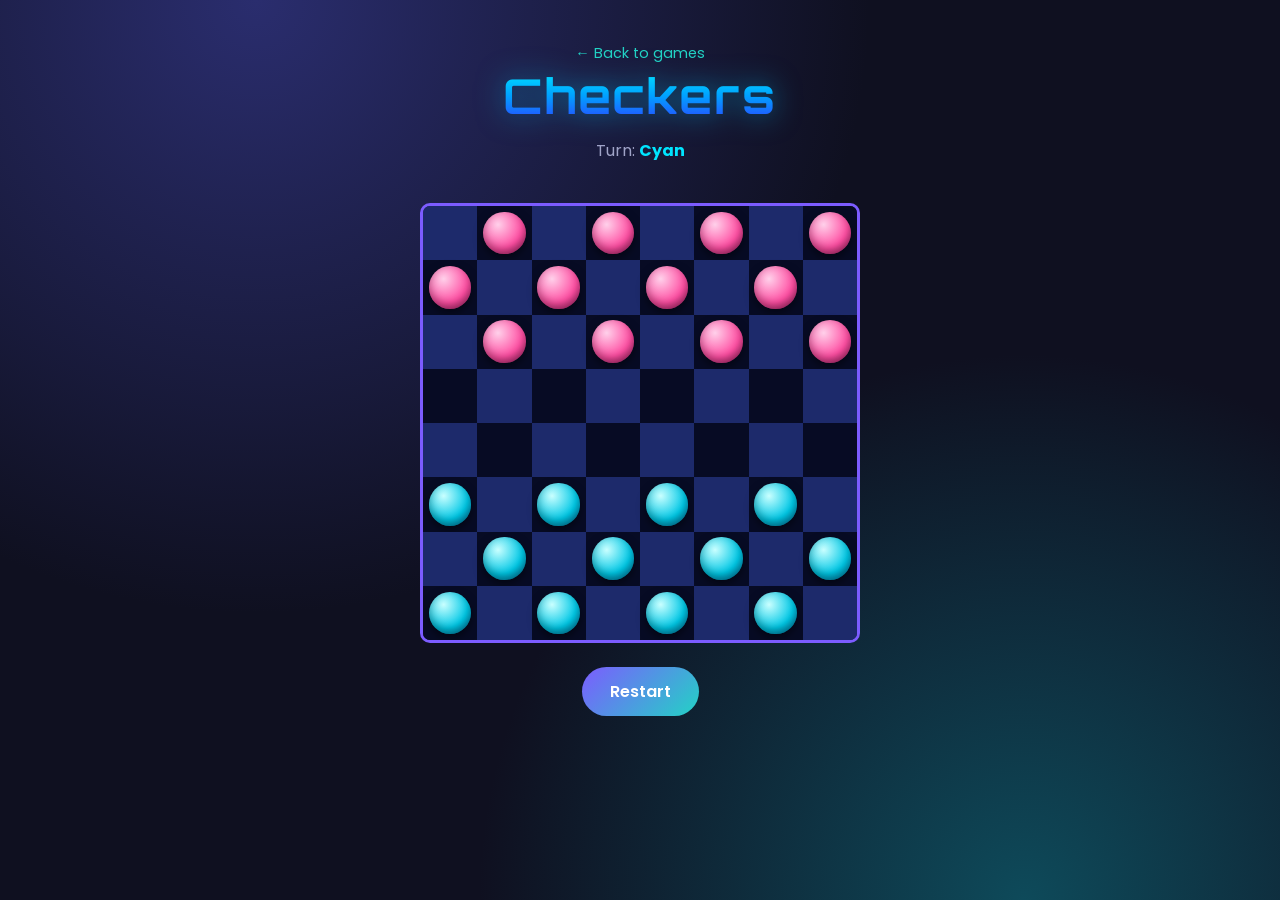
==== checkers.html @ 962e1d83 "checkers added" ====
<!DOCTYPE html>
<html lang="en">
<head>
  <meta charset="UTF-8">
  <meta name="viewport" content="width=device-width, initial-scale=1.0">
  <title>Checkers | MindArena</title>
  <link rel="icon" type="image/svg+xml" href="favicon.svg">
  <link href="https://fonts.googleapis.com/css2?family=Poppins:wght@400;600;700&display=swap" rel="stylesheet">
  <link rel="stylesheet" href="style.css">
</head>
<body>
  <header>
    <a class="back" href="index.html">← Back to games</a>
    <h1>Check<span>ers</span></h1>
    <p class="stats">Turn: <strong id="turn" class="turn-a">Cyan</strong></p>
  </header>

  <div class="checkers" id="checkers"></div>
  <button class="btn" id="restart">Restart</button>

  <div class="modal" id="modal">
    <div class="modal-box">
      <div class="trophy">👑</div>
      <h2><span id="winner">Cyan</span> wins!</h2>
      <p>Great game.</p>
      <button class="btn" id="playAgain">Play Again</button>
      <a class="btn btn-ghost" href="index.html">Main Menu</a>
    </div>
  </div>
  <script src="checkers.js"></script>
</body>
</html>
---- style.css ----
@import url('https://fonts.googleapis.com/css2?family=Orbitron:wght@700;900&display=swap');
:root {
  --bg: #0f1020;
  --card: #1b1d36;
  --text: #f2f3ff;
  --muted: #a0a4c8;
  --accent: #7c5cff;
  --accent2: #22d3c5;
}

* { box-sizing: border-box; margin: 0; }

body {
  font-family: 'Poppins', sans-serif;
  background: radial-gradient(circle at top, #1d1f4a, var(--bg));
  color: var(--text);
  min-height: 100vh;
  padding: 40px 20px;
}

header { text-align: center; margin-bottom: 40px; }
h1 { font-size: 3rem; }
h1 span { color: var(--accent2); }
header p { color: var(--muted); margin-top: 8px; }

.grid {
  max-width: 900px;
  margin: auto;
  display: grid;
  grid-template-columns: repeat(auto-fit, minmax(240px, 1fr));
  gap: 20px;
}

.card {
  background: var(--card);
  border-radius: 20px;
  padding: 28px;
  text-decoration: none;
  color: inherit;
  border: 1px solid #2c2f55;
  transition: transform 0.2s, border-color 0.2s;
}
.card:hover { transform: translateY(-6px); border-color: var(--accent); }
.icon { font-size: 2.5rem; }
.card h2 { margin: 12px 0 6px; }
.card p { color: var(--muted); font-size: 0.9rem; }
.soon { opacity: 0.55; }
.back { color: var(--accent2); text-decoration: none; font-size: 0.9rem; }
.stats { margin: 12px 0 24px; }
.board { max-width: 420px; margin: auto; display: grid; grid-template-columns: repeat(4, 1fr); gap: 12px; }
.tile { aspect-ratio: 1; font-size: 2.2rem; border-radius: 16px; background: var(--card); border: 1px solid #2c2f55; color: inherit; cursor: pointer; transition: transform 0.2s, background 0.2s; }
.tile:hover { transform: scale(1.05); }
.tile.open { background: var(--accent); }
.tile.done { background: var(--accent2); cursor: default; }
.btn { display: block; margin: 24px auto 0; padding: 12px 28px; border: none; border-radius: 999px; background: var(--accent); color: white; font: inherit; font-weight: 600; cursor: pointer; }
.modal {
  display: none;
  position: fixed;
  inset: 0;
  background: rgba(10, 11, 30, 0.75);
  backdrop-filter: blur(4px);
  align-items: center;
  justify-content: center;
  z-index: 10;
}
.modal.show { display: flex; }
.modal-box {
  background: var(--card);
  border: 1px solid var(--accent);
  border-radius: 24px;
  padding: 36px 40px;
  text-align: center;
  max-width: 320px;
  animation: pop 0.3s ease;
}
.trophy { font-size: 3.5rem; }
.modal-box h2 { margin: 10px 0 6px; color: var(--accent2); }
.modal-box p { color: var(--muted); }
@keyframes pop {
  from { transform: scale(0.7); opacity: 0; }
  to { transform: scale(1); opacity: 1; }
}
.btn-ghost {
  background: transparent;
  border: 2px solid var(--accent2);
  color: var(--accent2);
  text-decoration: none;
  margin-top: 12px;
  width: fit-content;
}
.btn-ghost:hover { background: var(--accent2); color: var(--bg); }
.board2048 { max-width: 380px; margin: auto; display: grid; grid-template-columns: repeat(4, 1fr); gap: 10px; background: #14162d; padding: 10px; border-radius: 16px; touch-action: none; }
.cell { aspect-ratio: 1; border-radius: 12px; display: flex; align-items: center; justify-content: center; font-weight: 700; font-size: 1.6rem; background: var(--card); transition: background 0.15s; }
.v2 { background: #3b3f73; } .v4 { background: #4b50a0; } .v8 { background: #6a4cff; }
.v16 { background: #7c5cff; } .v32 { background: #a855f7; } .v64 { background: #d946ef; }
.v128, .v256, .v512, .v1024, .v2048 { background: var(--accent2); color: var(--bg); }
.sudoku { max-width: 400px; margin: auto; display: grid; grid-template-columns: repeat(9, 1fr); border: 3px solid var(--accent); border-radius: 8px; overflow: hidden; background: var(--card); }
.sc { aspect-ratio: 1; display: flex; align-items: center; justify-content: center; font-size: 1.2rem; border: 1px solid #2c2f55; cursor: pointer; user-select: none; }
.sc.given { font-weight: 700; background: #23264a; }
.sc:not(.given) { color: var(--accent2); }
.sc.bR { border-right: 2px solid var(--accent); }
.sc.bB { border-bottom: 2px solid var(--accent); }
.sc.same { background: #3b3f73; }
.sc.sel { background: var(--accent); color: white; }
.sc.bad { color: #ff6b6b !important; }
.pad { max-width: 400px; margin: 20px auto 0; display: grid; grid-template-columns: repeat(5, 1fr); gap: 8px; }
.pad button { padding: 12px 0; border-radius: 10px; background: var(--card); color: var(--text); border: 1px solid #2c2f55; font: inherit; font-size: 1.1rem; cursor: pointer; }
.pad button:hover { background: var(--accent); }

h1 {
  font-family: 'Orbitron', sans-serif;
  font-size: clamp(2rem, 8vw, 3rem);
  letter-spacing: 2px;
  text-shadow: 0 0 24px rgba(34, 211, 197, 0.45);
}

.logo {
  width: 72px;
  margin-bottom: 10px;
  filter: drop-shadow(0 0 18px rgba(124, 92, 255, 0.7));
  animation: float 3s ease-in-out infinite;
}
@keyframes float {
  0%, 100% { transform: translateY(0); }
  50% { transform: translateY(-8px); }
}

body {
  background:
    radial-gradient(circle at 20% 0%, #2a2d6e 0%, transparent 45%),
    radial-gradient(circle at 80% 100%, #0e4a5a 0%, transparent 40%),
    var(--bg);
  background-attachment: fixed;
}

.card {
  background: rgba(27, 29, 54, 0.65);
  backdrop-filter: blur(8px);
  animation: fadeUp 0.5s ease both;
}
.card:nth-child(2) { animation-delay: 0.08s; }
.card:nth-child(3) { animation-delay: 0.16s; }
.card:nth-child(4) { animation-delay: 0.24s; }
.card:nth-child(5) { animation-delay: 0.32s; }
.card:hover { box-shadow: 0 12px 32px rgba(124, 92, 255, 0.35); }
@keyframes fadeUp {
  from { opacity: 0; transform: translateY(20px); }
  to { opacity: 1; transform: translateY(0); }
}

.icon {
  display: inline-flex;
  width: 64px;
  height: 64px;
  align-items: center;
  justify-content: center;
  border-radius: 18px;
  background: linear-gradient(135deg, rgba(124, 92, 255, 0.35), rgba(34, 211, 197, 0.25));
}

.btn:not(.btn-ghost) {
  background: linear-gradient(135deg, var(--accent), var(--accent2));
  transition: transform 0.2s, box-shadow 0.2s;
}
.btn:not(.btn-ghost):hover {
  transform: translateY(-2px);
  box-shadow: 0 8px 20px rgba(124, 92, 255, 0.4);
}
h1 {
  font-family: 'Orbitron', sans-serif;
  font-size: clamp(2rem, 8vw, 3rem);
  letter-spacing: 2px;
  text-shadow: none;
  background: linear-gradient(to top, #0ea5b7 0%, #5ef2e2 55%, #e6fffb 100%);
  -webkit-background-clip: text;
  background-clip: text;
  color: transparent;
  filter: drop-shadow(0 0 14px rgba(34, 211, 197, 0.55));
}
h1 span { color: transparent; }

.brand {
  display: flex;
  align-items: center;
  justify-content: center;
  gap: 14px;
  flex-wrap: wrap;
}
.logo {
  width: 64px;
  height: 64px;
  margin: 0;
  animation: none;
  filter: drop-shadow(0 0 14px rgba(34, 211, 197, 0.5));
}
h1 {
  background: linear-gradient(to top, #2f3cff 0%, #00a2ff 50%, #00f0ff 100%);
  -webkit-background-clip: text;
  background-clip: text;
  color: transparent;
  filter: drop-shadow(0 0 14px rgba(0, 200, 255, 0.5));
}

.logo {
  width: 76px;
  height: 76px;
  filter: drop-shadow(0 0 16px rgba(0, 200, 255, 0.5));
}

.icon {
  background: rgba(7, 11, 36, 0.7);
  border: 1px solid rgba(0, 229, 255, 0.35);
}
.icon img { width: 40px; height: 40px; }
.grid { max-width: 980px; }

.card {
  position: relative;
  display: block;
  overflow: hidden;
  padding: 0;
  aspect-ratio: 4 / 3;
  backdrop-filter: none;
}
.thumb {
  position: absolute;
  inset: 0;
  width: 100%;
  height: 100%;
  object-fit: cover;
  display: block;
  transition: transform 0.4s;
}
.card:hover .thumb { transform: scale(1.06); }

.info {
  position: absolute;
  left: 0;
  right: 0;
  bottom: 0;
  padding: 14px 18px;
  background: rgba(7, 11, 36, 0.55);
  backdrop-filter: blur(10px);
  -webkit-backdrop-filter: blur(10px);
  border-top: 1px solid rgba(0, 229, 255, 0.3);
}
.info h2 { margin: 0 0 2px; font-size: 1.15rem; color: #fff; }
.info p { margin: 0; font-size: 0.85rem; color: #d6e4ff; }

.card.soon { opacity: 1; }
.card.soon .thumb { filter: saturate(0.6) brightness(0.85); }
#msg { color: var(--muted); margin-top: 6px; min-height: 1.5em; }
.pattern { max-width: 340px; margin: 20px auto; display: grid; grid-template-columns: 1fr 1fr; gap: 14px; }
.pad-btn { aspect-ratio: 1; border: none; border-radius: 22px; cursor: pointer; opacity: 0.35; transition: opacity 0.15s, transform 0.15s, box-shadow 0.15s; }
.pad-btn:nth-child(1) { background: #00e5ff; }
.pad-btn:nth-child(2) { background: #3a6bff; }
.pad-btn:nth-child(3) { background: #a855f7; }
.pad-btn:nth-child(4) { background: #ff4fa3; }
.pad-btn:hover { opacity: 0.6; }
.pad-btn.lit { opacity: 1; transform: scale(1.04); box-shadow: 0 0 40px 6px rgba(255, 255, 255, 0.5); }
.turn-a { color: #00e5ff; }
.turn-b { color: #ff4fa3; }

.checkers { max-width: 440px; margin: 20px auto; display: grid; grid-template-columns: repeat(8, 1fr); border: 3px solid var(--accent); border-radius: 10px; overflow: hidden; }
.sq { aspect-ratio: 1; display: flex; align-items: center; justify-content: center; }
.sq.light { background: #1d2a6b; }
.sq.dark { background: #070b24; }
.sq.dest { cursor: pointer; }
.sq.dest::after { content: ''; width: 28%; height: 28%; border-radius: 50%; background: rgba(0, 229, 255, 0.75); box-shadow: 0 0 12px #00e5ff; }
.piece { width: 78%; height: 78%; border-radius: 50%; display: flex; align-items: center; justify-content: center; font-size: 1.3rem; color: #07102e; cursor: pointer; box-shadow: inset 0 -4px 8px rgba(0, 0, 0, 0.35), 0 4px 10px rgba(0, 0, 0, 0.5); transition: transform 0.15s; }
.piece.pa { background: radial-gradient(circle at 35% 30%, #c9ffff, #00c8e6 60%, #0079a8); }
.piece.pb { background: radial-gradient(circle at 35% 30%, #ffd0ea, #ff4fa3 60%, #b0206b); }
.piece.sel { transform: scale(1.1); outline: 3px solid #fff; }
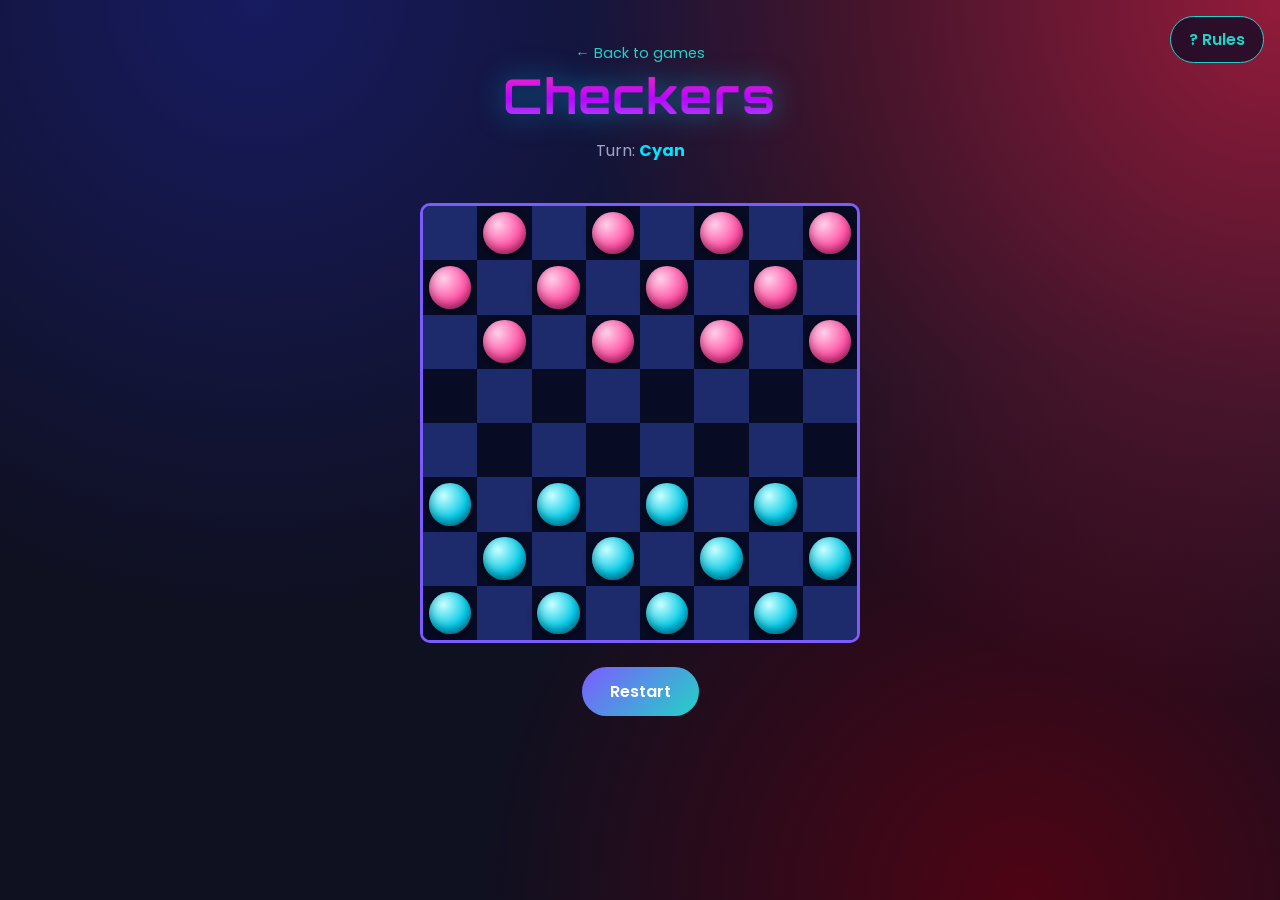
==== commit b68fdf9e: "rules added" ====
--- a/checkers.html
+++ b/checkers.html
@@ -8,7 +8,7 @@
   <link href="https://fonts.googleapis.com/css2?family=Poppins:wght@400;600;700&display=swap" rel="stylesheet">
   <link rel="stylesheet" href="style.css">
 </head>
-<body>
+<body data-game="checkers">
   <header>
     <a class="back" href="index.html">← Back to games</a>
     <h1>Check<span>ers</span></h1>
@@ -28,5 +28,6 @@
     </div>
   </div>
   <script src="checkers.js"></script>
+  <script src="rules.js"></script>
 </body>
 </html>
--- a/style.css
+++ b/style.css
@@ -127,8 +127,9 @@
 
 body {
   background:
-    radial-gradient(circle at 20% 0%, #2a2d6e 0%, transparent 45%),
-    radial-gradient(circle at 80% 100%, #0e4a5a 0%, transparent 40%),
+    radial-gradient(circle at 100% 0%, #931b3b 0%, transparent 45%),
+    radial-gradient(circle at 20% 0%, #171b60 0%, transparent 45%),
+    radial-gradient(circle at 80% 100%, #4e0414 0%, transparent 40%),
     var(--bg);
   background-attachment: fixed;
 }
@@ -194,7 +195,7 @@
   filter: drop-shadow(0 0 14px rgba(34, 211, 197, 0.5));
 }
 h1 {
-  background: linear-gradient(to top, #2f3cff 0%, #00a2ff 50%, #00f0ff 100%);
+  background: linear-gradient(to top, #a855f7 0%, #b806fe 45%, #ff2fb6 100%);
   -webkit-background-clip: text;
   background-clip: text;
   color: transparent;
@@ -270,4 +271,39 @@
 .piece { width: 78%; height: 78%; border-radius: 50%; display: flex; align-items: center; justify-content: center; font-size: 1.3rem; color: #07102e; cursor: pointer; box-shadow: inset 0 -4px 8px rgba(0, 0, 0, 0.35), 0 4px 10px rgba(0, 0, 0, 0.5); transition: transform 0.15s; }
 .piece.pa { background: radial-gradient(circle at 35% 30%, #c9ffff, #00c8e6 60%, #0079a8); }
 .piece.pb { background: radial-gradient(circle at 35% 30%, #ffd0ea, #ff4fa3 60%, #b0206b); }
-.piece.sel { transform: scale(1.1); outline: 3px solid #fff; }+.piece.sel { transform: scale(1.1); outline: 3px solid #fff; }
+.info {
+  top: 0;
+  bottom: auto;
+  padding: 14px 18px 40px;
+  background: linear-gradient(to bottom, rgba(5, 8, 30, 0.85), rgba(5, 8, 30, 0));
+  backdrop-filter: none;
+  -webkit-backdrop-filter: none;
+  border-top: none;
+}
+.info h2,
+.info p { text-shadow: 0 2px 8px rgba(0, 0, 0, 0.7); }
+
+.card.soon .thumb { filter: none; }
+.rules-btn {
+  position: fixed;
+  top: 16px;
+  right: 16px;
+  z-index: 5;
+  padding: 10px 18px;
+  border-radius: 999px;
+  border: 1px solid var(--accent2);
+  background: rgba(7, 11, 36, 0.7);
+  backdrop-filter: blur(6px);
+  color: var(--accent2);
+  font: inherit;
+  font-weight: 600;
+  cursor: pointer;
+  transition: background 0.2s, color 0.2s;
+}
+.rules-btn:hover { background: var(--accent2); color: var(--bg); }
+
+.rules-box { text-align: left; max-width: 380px; max-height: 80vh; overflow-y: auto; }
+.rules-box h2 { text-align: center; margin-bottom: 12px; }
+.rules-box ol { padding-left: 20px; line-height: 1.6; }
+.rules-box li { margin-bottom: 8px; font-size: 0.95rem; color: var(--text); }
